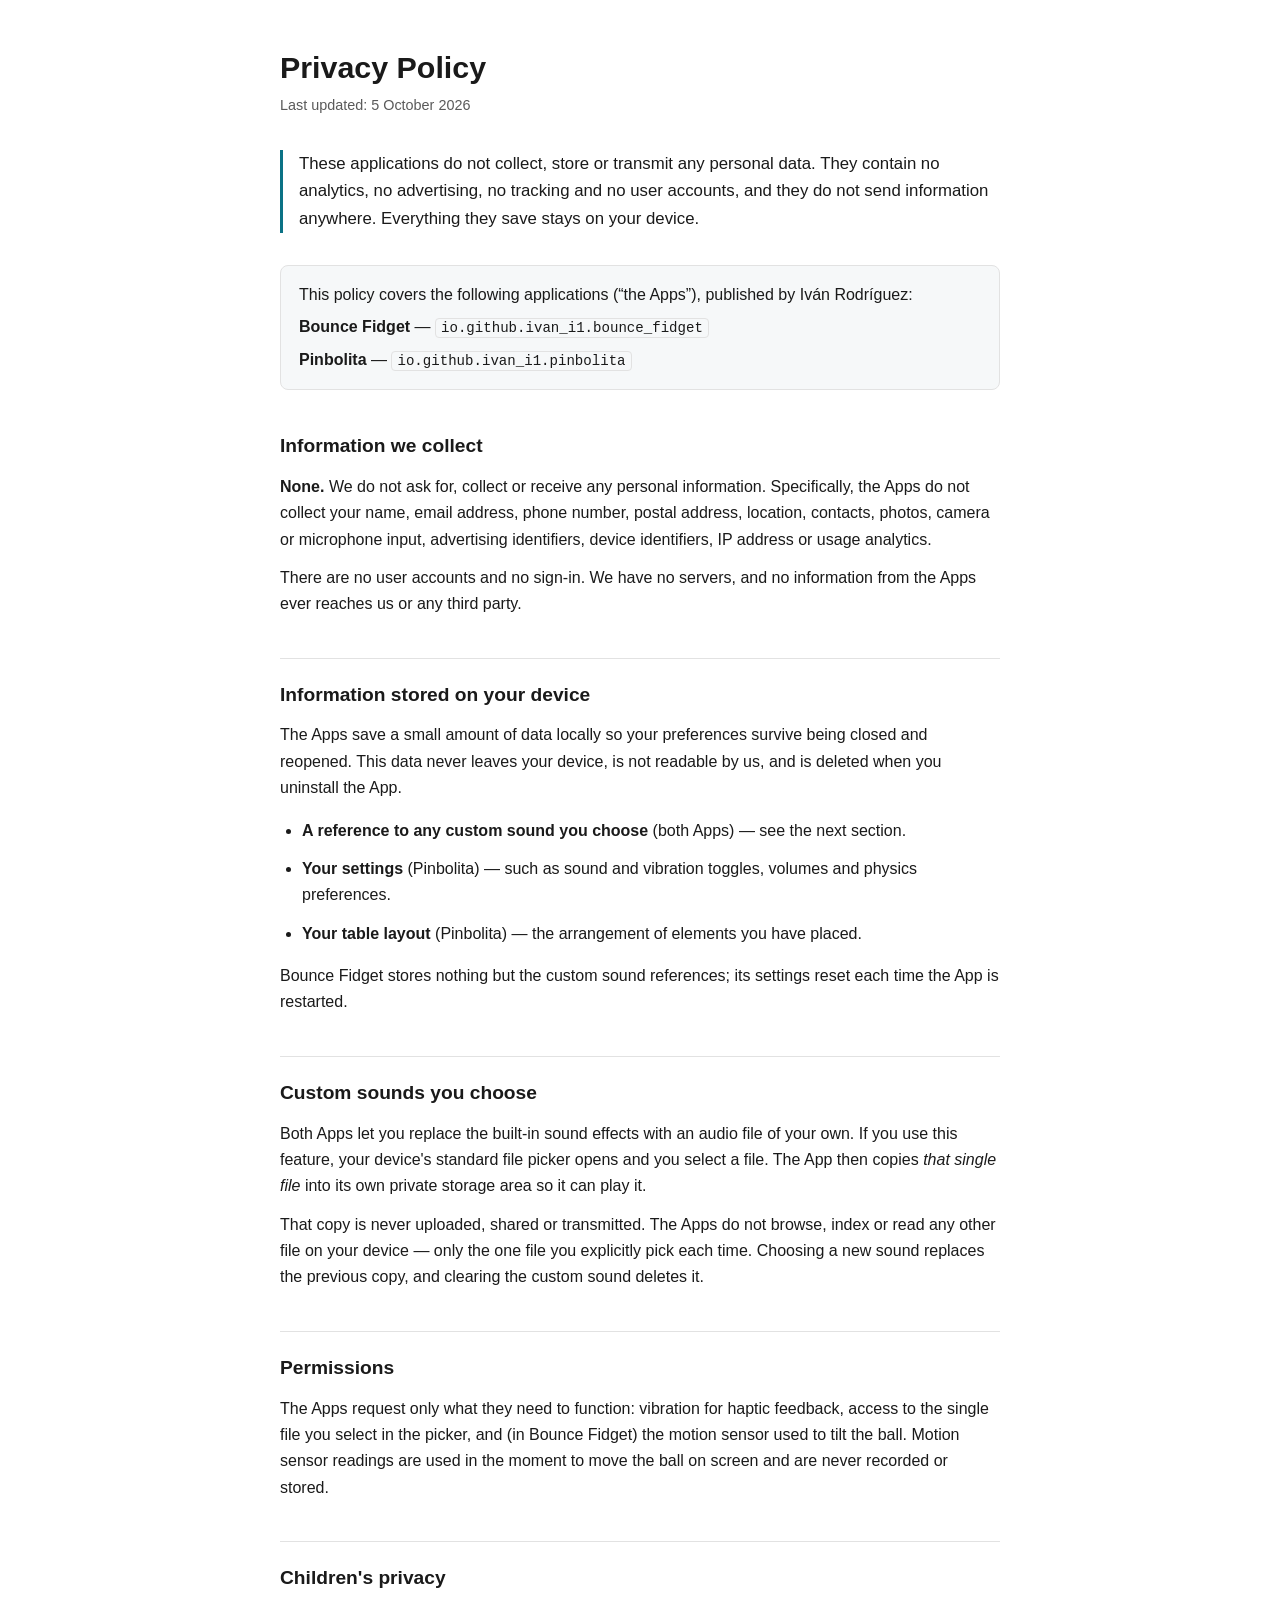
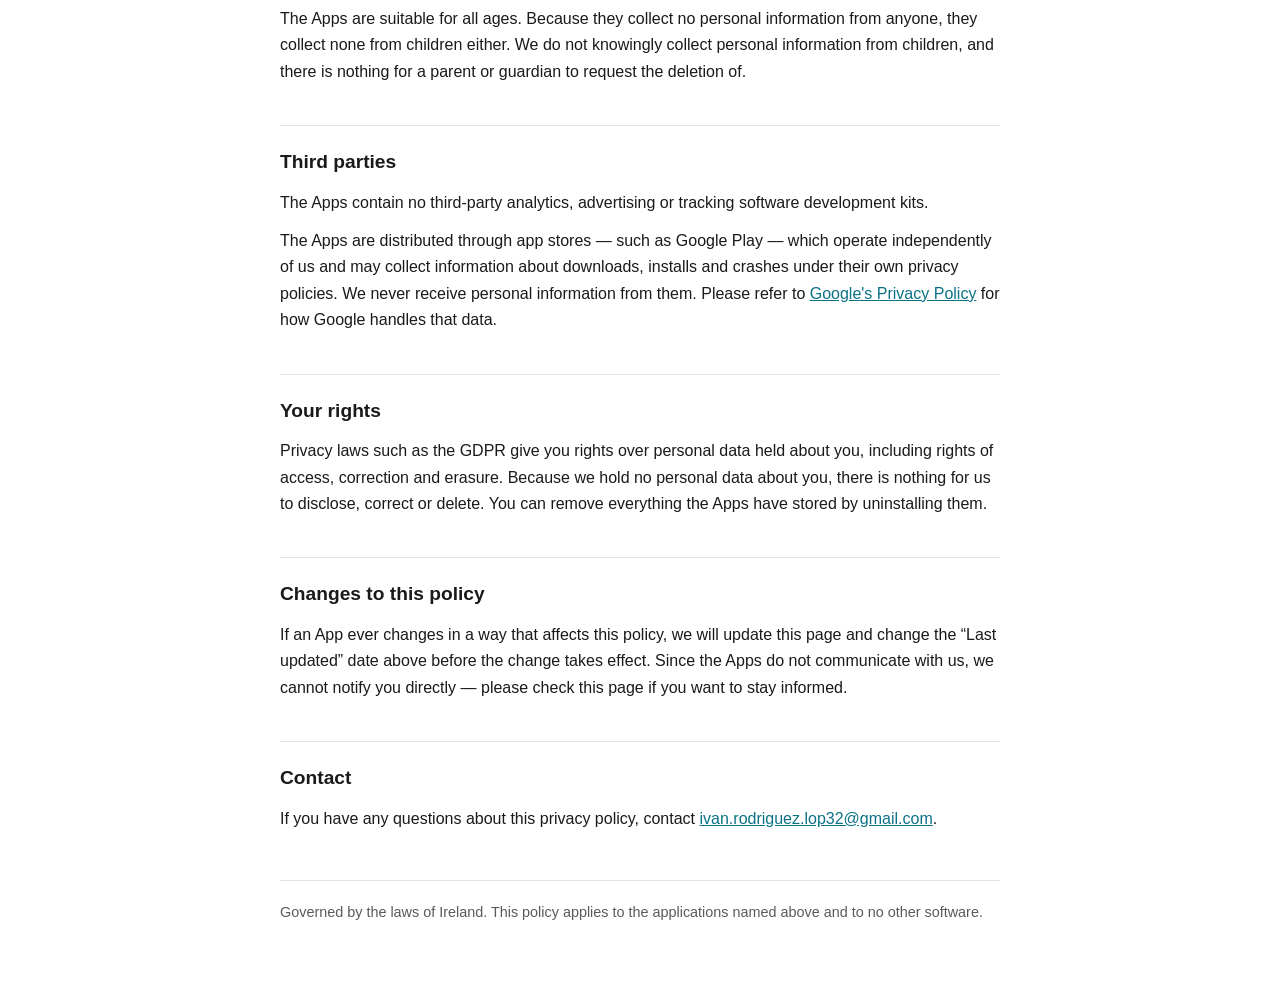
==== privacy-policy.html @ a4f0a2d3 "Add a privacy policy page for Bounce Fidget and Pinbolita Co-Authored-By: Claude Opus 5 <noreply@ant" ====
<!DOCTYPE html>
<html lang="en">
<head>
<meta charset="utf-8">
<meta name="viewport" content="width=device-width, initial-scale=1">
<title>Privacy Policy — Bounce Fidget &amp; Pinbolita</title>
<meta name="description" content="Privacy policy for the Bounce Fidget and Pinbolita mobile applications.">
<style>
  :root {
    --bg: #ffffff;
    --fg: #1a1a1a;
    --muted: #5a5a5a;
    --rule: #e2e2e2;
    --accent: #0b7285;
    --card: #f6f8f9;
  }
  @media (prefers-color-scheme: dark) {
    :root:not([data-theme="light"]) {
      --bg: #121212;
      --fg: #e8e8e8;
      --muted: #a0a0a0;
      --rule: #2c2c2c;
      --accent: #4dd0c7;
      --card: #1c1f20;
    }
  }
  :root[data-theme="dark"] {
    --bg: #121212;
    --fg: #e8e8e8;
    --muted: #a0a0a0;
    --rule: #2c2c2c;
    --accent: #4dd0c7;
    --card: #1c1f20;
  }
  * { box-sizing: border-box; }
  body {
    margin: 0;
    background: var(--bg);
    color: var(--fg);
    font: 16px/1.65 -apple-system, BlinkMacSystemFont, "Segoe UI", Roboto, Helvetica, Arial, sans-serif;
    padding: 0 16px;
  }
  main { max-width: 720px; margin: 0 auto; padding: 48px 0 72px; }
  h1 { font-size: 1.9rem; line-height: 1.25; margin: 0 0 8px; }
  h2 {
    font-size: 1.2rem; margin: 40px 0 12px; padding-top: 20px;
    border-top: 1px solid var(--rule);
  }
  h2:first-of-type { border-top: 0; padding-top: 0; }
  p, li { margin: 0 0 12px; }
  ul { padding-left: 22px; }
  a { color: var(--accent); }
  .meta { color: var(--muted); font-size: 0.9rem; margin-bottom: 32px; }
  .apps {
    background: var(--card); border: 1px solid var(--rule); border-radius: 8px;
    padding: 16px 18px; margin: 0 0 32px;
  }
  .apps p { margin: 0 0 6px; }
  .apps p:last-child { margin: 0; }
  code {
    font-family: ui-monospace, SFMono-Regular, Menlo, monospace;
    font-size: 0.88em; background: var(--card); border: 1px solid var(--rule);
    border-radius: 4px; padding: 1px 5px;
  }
  .lead {
    font-size: 1.05rem; border-left: 3px solid var(--accent);
    padding-left: 16px; margin: 0 0 32px; color: var(--fg);
  }
  footer {
    margin-top: 48px; padding-top: 20px; border-top: 1px solid var(--rule);
    color: var(--muted); font-size: 0.9rem;
  }
</style>
</head>
<body>
<main>

  <h1>Privacy Policy</h1>
  <p class="meta">Last updated: 5 October 2026</p>

  <p class="lead">
    These applications do not collect, store or transmit any personal data. They
    contain no analytics, no advertising, no tracking and no user accounts, and
    they do not send information anywhere. Everything they save stays on your
    device.
  </p>

  <div class="apps">
    <p>This policy covers the following applications (&ldquo;the Apps&rdquo;), published by Iván Rodríguez:</p>
    <p><strong>Bounce Fidget</strong> — <code>io.github.ivan_i1.bounce_fidget</code></p>
    <p><strong>Pinbolita</strong> — <code>io.github.ivan_i1.pinbolita</code></p>
  </div>

  <h2>Information we collect</h2>
  <p>
    <strong>None.</strong> We do not ask for, collect or receive any personal
    information. Specifically, the Apps do not collect your name, email address,
    phone number, postal address, location, contacts, photos, camera or
    microphone input, advertising identifiers, device identifiers, IP address or
    usage analytics.
  </p>
  <p>
    There are no user accounts and no sign-in. We have no servers, and no
    information from the Apps ever reaches us or any third party.
  </p>

  <h2>Information stored on your device</h2>
  <p>
    The Apps save a small amount of data locally so your preferences survive
    being closed and reopened. This data never leaves your device, is not
    readable by us, and is deleted when you uninstall the App.
  </p>
  <ul>
    <li><strong>A reference to any custom sound you choose</strong> (both Apps) — see the next section.</li>
    <li><strong>Your settings</strong> (Pinbolita) — such as sound and vibration toggles, volumes and physics preferences.</li>
    <li><strong>Your table layout</strong> (Pinbolita) — the arrangement of elements you have placed.</li>
  </ul>
  <p>
    Bounce Fidget stores nothing but the custom sound references; its settings
    reset each time the App is restarted.
  </p>

  <h2>Custom sounds you choose</h2>
  <p>
    Both Apps let you replace the built-in sound effects with an audio file of
    your own. If you use this feature, your device's standard file picker opens
    and you select a file. The App then copies <em>that single file</em> into its
    own private storage area so it can play it.
  </p>
  <p>
    That copy is never uploaded, shared or transmitted. The Apps do not browse,
    index or read any other file on your device — only the one file you
    explicitly pick each time. Choosing a new sound replaces the previous copy,
    and clearing the custom sound deletes it.
  </p>

  <h2>Permissions</h2>
  <p>
    The Apps request only what they need to function: vibration for haptic
    feedback, access to the single file you select in the picker, and (in Bounce
    Fidget) the motion sensor used to tilt the ball. Motion sensor readings are
    used in the moment to move the ball on screen and are never recorded or
    stored.
  </p>

  <h2>Children's privacy</h2>
  <p>
    The Apps are suitable for all ages. Because they collect no personal
    information from anyone, they collect none from children either. We do not
    knowingly collect personal information from children, and there is nothing
    for a parent or guardian to request the deletion of.
  </p>

  <h2>Third parties</h2>
  <p>
    The Apps contain no third-party analytics, advertising or tracking software
    development kits.
  </p>
  <p>
    The Apps are distributed through app stores — such as Google Play — which
    operate independently of us and may collect information about downloads,
    installs and crashes under their own privacy policies. We never receive
    personal information from them. Please refer to
    <a href="https://policies.google.com/privacy">Google's Privacy Policy</a>
    for how Google handles that data.
  </p>

  <h2>Your rights</h2>
  <p>
    Privacy laws such as the GDPR give you rights over personal data held about
    you, including rights of access, correction and erasure. Because we hold no
    personal data about you, there is nothing for us to disclose, correct or
    delete. You can remove everything the Apps have stored by uninstalling them.
  </p>

  <h2>Changes to this policy</h2>
  <p>
    If an App ever changes in a way that affects this policy, we will update this
    page and change the &ldquo;Last updated&rdquo; date above before the change
    takes effect. Since the Apps do not communicate with us, we cannot notify you
    directly — please check this page if you want to stay informed.
  </p>

  <h2>Contact</h2>
  <p>
    If you have any questions about this privacy policy, contact
    <a href="mailto:ivan.rodriguez.lop32@gmail.com">ivan.rodriguez.lop32@gmail.com</a>.
  </p>

  <footer>
    Governed by the laws of Ireland. This policy applies to the applications
    named above and to no other software.
  </footer>

</main>
</body>
</html>
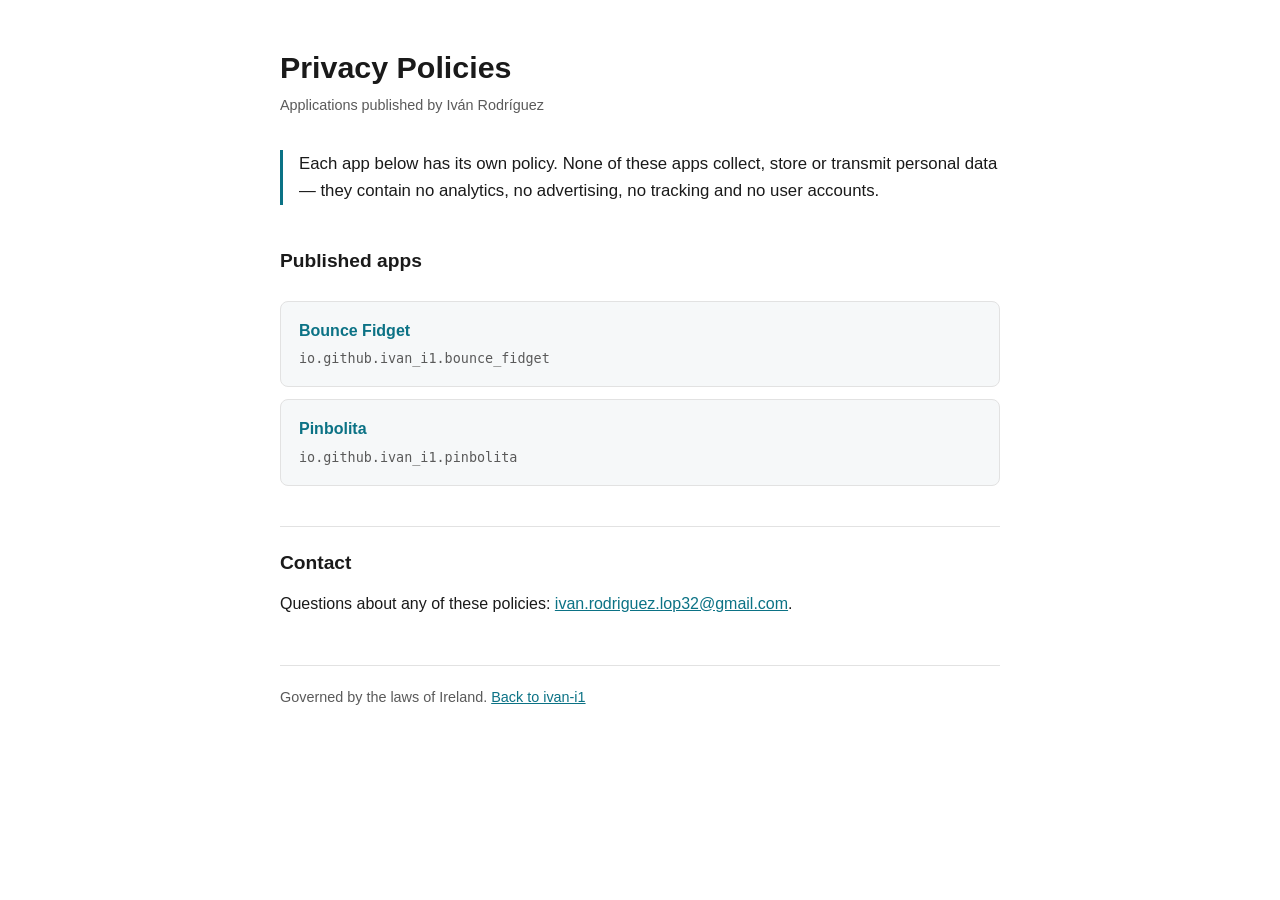
==== commit 5bff2d3b: "Split the privacy policy into a per-app directory Co-Authored-By: Claude Opus 5 <noreply@anthropic.c" ====
--- a/privacy-policy.html
+++ b/privacy-policy.html
@@ -3,195 +3,31 @@
 <head>
 <meta charset="utf-8">
 <meta name="viewport" content="width=device-width, initial-scale=1">
-<title>Privacy Policy — Bounce Fidget &amp; Pinbolita</title>
-<meta name="description" content="Privacy policy for the Bounce Fidget and Pinbolita mobile applications.">
+<title>Privacy Policies — moved</title>
+<link rel="canonical" href="https://ivan-i1.github.io/CV/privacy/">
+<meta http-equiv="refresh" content="0; url=./privacy/">
 <style>
-  :root {
-    --bg: #ffffff;
-    --fg: #1a1a1a;
-    --muted: #5a5a5a;
-    --rule: #e2e2e2;
-    --accent: #0b7285;
-    --card: #f6f8f9;
+  body {
+    margin: 0; padding: 48px 16px;
+    background: #ffffff; color: #1a1a1a;
+    font: 16px/1.65 -apple-system, BlinkMacSystemFont, "Segoe UI", Roboto, Helvetica, Arial, sans-serif;
   }
   @media (prefers-color-scheme: dark) {
-    :root:not([data-theme="light"]) {
-      --bg: #121212;
-      --fg: #e8e8e8;
-      --muted: #a0a0a0;
-      --rule: #2c2c2c;
-      --accent: #4dd0c7;
-      --card: #1c1f20;
-    }
+    body { background: #121212; color: #e8e8e8; }
+    a { color: #4dd0c7; }
   }
-  :root[data-theme="dark"] {
-    --bg: #121212;
-    --fg: #e8e8e8;
-    --muted: #a0a0a0;
-    --rule: #2c2c2c;
-    --accent: #4dd0c7;
-    --card: #1c1f20;
-  }
-  * { box-sizing: border-box; }
-  body {
-    margin: 0;
-    background: var(--bg);
-    color: var(--fg);
-    font: 16px/1.65 -apple-system, BlinkMacSystemFont, "Segoe UI", Roboto, Helvetica, Arial, sans-serif;
-    padding: 0 16px;
-  }
-  main { max-width: 720px; margin: 0 auto; padding: 48px 0 72px; }
-  h1 { font-size: 1.9rem; line-height: 1.25; margin: 0 0 8px; }
-  h2 {
-    font-size: 1.2rem; margin: 40px 0 12px; padding-top: 20px;
-    border-top: 1px solid var(--rule);
-  }
-  h2:first-of-type { border-top: 0; padding-top: 0; }
-  p, li { margin: 0 0 12px; }
-  ul { padding-left: 22px; }
-  a { color: var(--accent); }
-  .meta { color: var(--muted); font-size: 0.9rem; margin-bottom: 32px; }
-  .apps {
-    background: var(--card); border: 1px solid var(--rule); border-radius: 8px;
-    padding: 16px 18px; margin: 0 0 32px;
-  }
-  .apps p { margin: 0 0 6px; }
-  .apps p:last-child { margin: 0; }
-  code {
-    font-family: ui-monospace, SFMono-Regular, Menlo, monospace;
-    font-size: 0.88em; background: var(--card); border: 1px solid var(--rule);
-    border-radius: 4px; padding: 1px 5px;
-  }
-  .lead {
-    font-size: 1.05rem; border-left: 3px solid var(--accent);
-    padding-left: 16px; margin: 0 0 32px; color: var(--fg);
-  }
-  footer {
-    margin-top: 48px; padding-top: 20px; border-top: 1px solid var(--rule);
-    color: var(--muted); font-size: 0.9rem;
-  }
+  main { max-width: 720px; margin: 0 auto; }
+  a { color: #0b7285; }
 </style>
 </head>
 <body>
 <main>
-
-  <h1>Privacy Policy</h1>
-  <p class="meta">Last updated: 5 October 2026</p>
-
-  <p class="lead">
-    These applications do not collect, store or transmit any personal data. They
-    contain no analytics, no advertising, no tracking and no user accounts, and
-    they do not send information anywhere. Everything they save stays on your
-    device.
+  <h1>This page has moved</h1>
+  <p>
+    Privacy policies are now listed per app at
+    <a href="./privacy/">ivan-i1.github.io/CV/privacy/</a>.
   </p>
-
-  <div class="apps">
-    <p>This policy covers the following applications (&ldquo;the Apps&rdquo;), published by Iván Rodríguez:</p>
-    <p><strong>Bounce Fidget</strong> — <code>io.github.ivan_i1.bounce_fidget</code></p>
-    <p><strong>Pinbolita</strong> — <code>io.github.ivan_i1.pinbolita</code></p>
-  </div>
-
-  <h2>Information we collect</h2>
-  <p>
-    <strong>None.</strong> We do not ask for, collect or receive any personal
-    information. Specifically, the Apps do not collect your name, email address,
-    phone number, postal address, location, contacts, photos, camera or
-    microphone input, advertising identifiers, device identifiers, IP address or
-    usage analytics.
-  </p>
-  <p>
-    There are no user accounts and no sign-in. We have no servers, and no
-    information from the Apps ever reaches us or any third party.
-  </p>
-
-  <h2>Information stored on your device</h2>
-  <p>
-    The Apps save a small amount of data locally so your preferences survive
-    being closed and reopened. This data never leaves your device, is not
-    readable by us, and is deleted when you uninstall the App.
-  </p>
-  <ul>
-    <li><strong>A reference to any custom sound you choose</strong> (both Apps) — see the next section.</li>
-    <li><strong>Your settings</strong> (Pinbolita) — such as sound and vibration toggles, volumes and physics preferences.</li>
-    <li><strong>Your table layout</strong> (Pinbolita) — the arrangement of elements you have placed.</li>
-  </ul>
-  <p>
-    Bounce Fidget stores nothing but the custom sound references; its settings
-    reset each time the App is restarted.
-  </p>
-
-  <h2>Custom sounds you choose</h2>
-  <p>
-    Both Apps let you replace the built-in sound effects with an audio file of
-    your own. If you use this feature, your device's standard file picker opens
-    and you select a file. The App then copies <em>that single file</em> into its
-    own private storage area so it can play it.
-  </p>
-  <p>
-    That copy is never uploaded, shared or transmitted. The Apps do not browse,
-    index or read any other file on your device — only the one file you
-    explicitly pick each time. Choosing a new sound replaces the previous copy,
-    and clearing the custom sound deletes it.
-  </p>
-
-  <h2>Permissions</h2>
-  <p>
-    The Apps request only what they need to function: vibration for haptic
-    feedback, access to the single file you select in the picker, and (in Bounce
-    Fidget) the motion sensor used to tilt the ball. Motion sensor readings are
-    used in the moment to move the ball on screen and are never recorded or
-    stored.
-  </p>
-
-  <h2>Children's privacy</h2>
-  <p>
-    The Apps are suitable for all ages. Because they collect no personal
-    information from anyone, they collect none from children either. We do not
-    knowingly collect personal information from children, and there is nothing
-    for a parent or guardian to request the deletion of.
-  </p>
-
-  <h2>Third parties</h2>
-  <p>
-    The Apps contain no third-party analytics, advertising or tracking software
-    development kits.
-  </p>
-  <p>
-    The Apps are distributed through app stores — such as Google Play — which
-    operate independently of us and may collect information about downloads,
-    installs and crashes under their own privacy policies. We never receive
-    personal information from them. Please refer to
-    <a href="https://policies.google.com/privacy">Google's Privacy Policy</a>
-    for how Google handles that data.
-  </p>
-
-  <h2>Your rights</h2>
-  <p>
-    Privacy laws such as the GDPR give you rights over personal data held about
-    you, including rights of access, correction and erasure. Because we hold no
-    personal data about you, there is nothing for us to disclose, correct or
-    delete. You can remove everything the Apps have stored by uninstalling them.
-  </p>
-
-  <h2>Changes to this policy</h2>
-  <p>
-    If an App ever changes in a way that affects this policy, we will update this
-    page and change the &ldquo;Last updated&rdquo; date above before the change
-    takes effect. Since the Apps do not communicate with us, we cannot notify you
-    directly — please check this page if you want to stay informed.
-  </p>
-
-  <h2>Contact</h2>
-  <p>
-    If you have any questions about this privacy policy, contact
-    <a href="mailto:ivan.rodriguez.lop32@gmail.com">ivan.rodriguez.lop32@gmail.com</a>.
-  </p>
-
-  <footer>
-    Governed by the laws of Ireland. This policy applies to the applications
-    named above and to no other software.
-  </footer>
-
+  <p>You should be redirected automatically.</p>
 </main>
 </body>
 </html>
